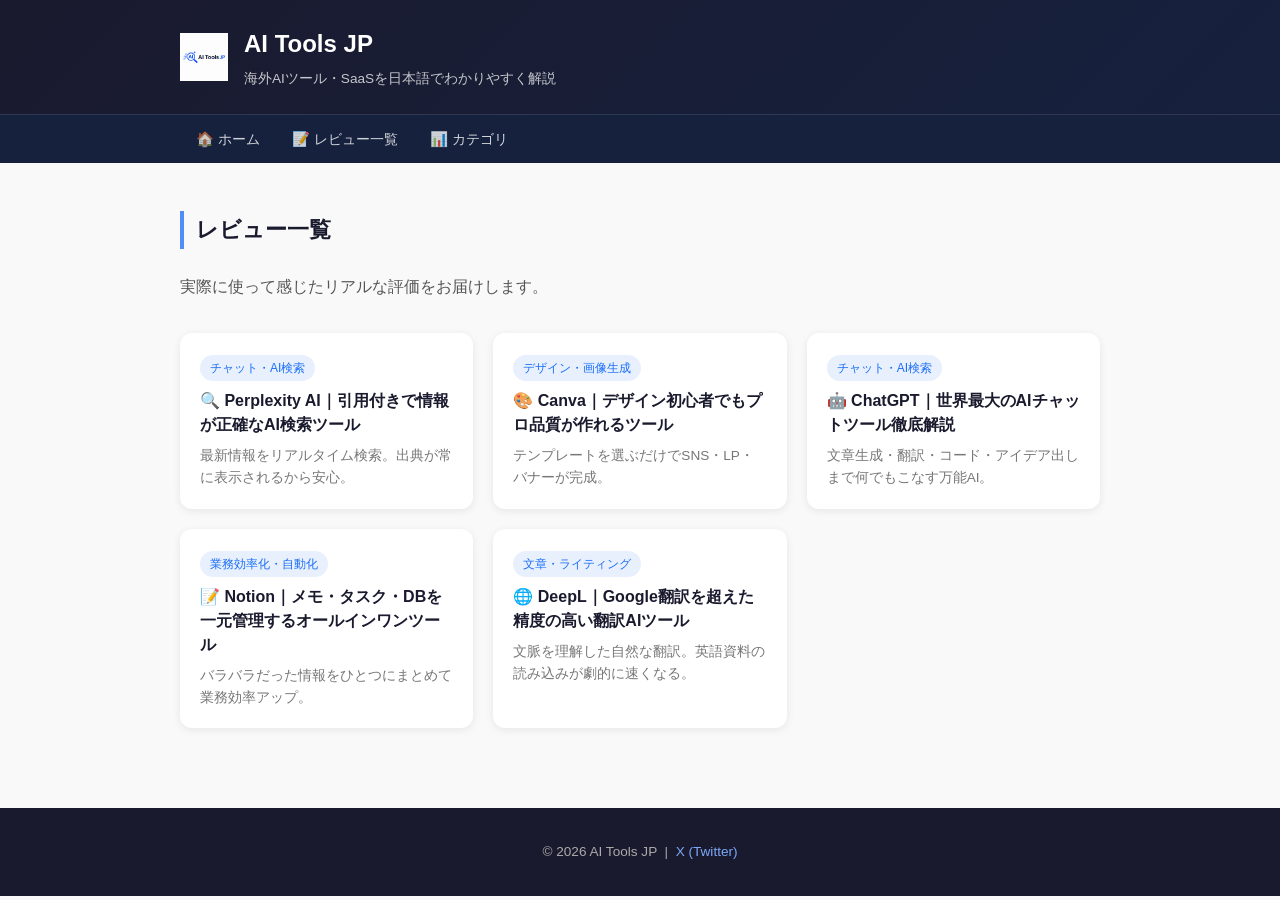
==== reviews/index.html @ 54387a8f "レビュー記事4本追加：Canva・ChatGPT・Notion・DeepL＋一覧ページ" ====
<!DOCTYPE html>
<html lang="ja">
<head>
  <meta charset="UTF-8">
  <meta name="viewport" content="width=device-width, initial-scale=1.0">
  <meta name="description" content="海外AIツール・SaaSの日本語レビュー一覧。Perplexity・Canva・ChatGPT・Notion・DeepLなどを実際に使った正直レビュー。">
  <title>レビュー一覧 | AI Tools JP</title>
  <link rel="stylesheet" href="../assets/css/common.css">
</head>
<body>
  <header>
    <div class="container">
      <div class="header-inner">
        <img src="../assets/images/logo.png" alt="AI Tools JP" class="site-logo">
        <div>
          <a href="/ai-tools-jp/" class="site-title">AI Tools JP</a>
          <p class="tagline">海外AIツール・SaaSを日本語でわかりやすく解説</p>
        </div>
      </div>
    </div>
  </header>
  <nav class="global-nav">
    <ul>
      <li><a href="/ai-tools-jp/">🏠 ホーム</a></li>
      <li><a href="/ai-tools-jp/reviews/">📝 レビュー一覧</a></li>
      <li><a href="/ai-tools-jp/#categories">📊 カテゴリ</a></li>
    </ul>
  </nav>
  <main class="container">
    <h1 class="section-title">レビュー一覧</h1>
    <p style="margin-bottom:32px; color:#555;">実際に使って感じたリアルな評価をお届けします。</p>
    <div class="card-grid">
      <a href="/ai-tools-jp/reviews/perplexity.html" class="article-card">
        <div class="article-card-body">
          <span class="tag">チャット・AI検索</span>
          <h3>🔍 Perplexity AI｜引用付きで情報が正確なAI検索ツール</h3>
          <p>最新情報をリアルタイム検索。出典が常に表示されるから安心。</p>
        </div>
      </a>
      <a href="/ai-tools-jp/reviews/canva.html" class="article-card">
        <div class="article-card-body">
          <span class="tag">デザイン・画像生成</span>
          <h3>🎨 Canva｜デザイン初心者でもプロ品質が作れるツール</h3>
          <p>テンプレートを選ぶだけでSNS・LP・バナーが完成。</p>
        </div>
      </a>
      <a href="/ai-tools-jp/reviews/chatgpt.html" class="article-card">
        <div class="article-card-body">
          <span class="tag">チャット・AI検索</span>
          <h3>🤖 ChatGPT｜世界最大のAIチャットツール徹底解説</h3>
          <p>文章生成・翻訳・コード・アイデア出しまで何でもこなす万能AI。</p>
        </div>
      </a>
      <a href="/ai-tools-jp/reviews/notion.html" class="article-card">
        <div class="article-card-body">
          <span class="tag">業務効率化・自動化</span>
          <h3>📝 Notion｜メモ・タスク・DBを一元管理するオールインワンツール</h3>
          <p>バラバラだった情報をひとつにまとめて業務効率アップ。</p>
        </div>
      </a>
      <a href="/ai-tools-jp/reviews/deepl.html" class="article-card">
        <div class="article-card-body">
          <span class="tag">文章・ライティング</span>
          <h3>🌐 DeepL｜Google翻訳を超えた精度の高い翻訳AIツール</h3>
          <p>文脈を理解した自然な翻訳。英語資料の読み込みが劇的に速くなる。</p>
        </div>
      </a>
    </div>
  </main>
  <footer>
    <div class="container">
      <p>&copy; 2026 AI Tools JP &nbsp;|&nbsp; <a href="https://x.com/aitoolsjp" target="_blank">X (Twitter)</a></p>
    </div>
  </footer>
</body>
</html>
---- assets/css/common.css ----
/* ====================
   AI Tools JP - Common Styles
   ==================== */

* {
  margin: 0;
  padding: 0;
  box-sizing: border-box;
}

body {
  font-family: 'Helvetica Neue', Arial, 'Hiragino Kaku Gothic ProN', sans-serif;
  color: #333;
  background: #f9f9f9;
  line-height: 1.7;
}

.container {
  max-width: 960px;
  margin: 0 auto;
  padding: 0 20px;
}

/* Header */
header {
  background: linear-gradient(135deg, #1a1a2e, #16213e);
  color: white;
  padding: 24px 0;
}

.header-inner {
  display: flex;
  align-items: center;
  gap: 16px;
}

.site-logo {
  height: 48px;
  width: auto;
}

.site-title {
  font-size: 1.5rem;
  font-weight: bold;
  color: white;
  text-decoration: none;
}

.tagline {
  font-size: 0.85rem;
  opacity: 0.75;
  margin-top: 2px;
}

/* Navigation */
nav.global-nav {
  background: #16213e;
  border-top: 1px solid rgba(255,255,255,0.1);
}

nav.global-nav ul {
  display: flex;
  list-style: none;
  gap: 0;
  max-width: 960px;
  margin: 0 auto;
  padding: 0 20px;
}

nav.global-nav ul li a {
  display: block;
  color: rgba(255,255,255,0.8);
  text-decoration: none;
  padding: 12px 16px;
  font-size: 0.9rem;
  transition: color 0.2s, background 0.2s;
}

nav.global-nav ul li a:hover {
  color: white;
  background: rgba(255,255,255,0.08);
}

/* Footer */
footer {
  background: #1a1a2e;
  color: #aaa;
  text-align: center;
  padding: 32px 0;
  margin-top: 80px;
  font-size: 0.85rem;
}

footer a {
  color: #7aa8f7;
  text-decoration: none;
}

/* Buttons */
.btn-primary {
  display: inline-block;
  background: linear-gradient(135deg, #4f8ef7, #1a6ef7);
  color: white;
  font-weight: bold;
  padding: 14px 32px;
  border-radius: 30px;
  text-decoration: none;
  font-size: 1rem;
  transition: transform 0.2s, box-shadow 0.2s;
}

.btn-primary:hover {
  transform: translateY(-2px);
  box-shadow: 0 6px 20px rgba(79,142,247,0.4);
}

/* Tags */
.tag {
  display: inline-block;
  background: #e8f0fe;
  color: #1a6ef7;
  font-size: 0.75rem;
  padding: 3px 10px;
  border-radius: 20px;
  margin-bottom: 8px;
}

/* Cards */
.card-grid {
  display: grid;
  grid-template-columns: repeat(auto-fit, minmax(220px, 1fr));
  gap: 20px;
}

.article-card {
  background: white;
  border-radius: 12px;
  overflow: hidden;
  box-shadow: 0 2px 8px rgba(0,0,0,0.08);
  transition: transform 0.2s, box-shadow 0.2s;
  text-decoration: none;
  color: inherit;
  display: block;
}

.article-card:hover {
  transform: translateY(-4px);
  box-shadow: 0 8px 24px rgba(0,0,0,0.12);
}

.article-card img {
  width: 100%;
  height: 200px;
  object-fit: cover;
}

.article-card-body {
  padding: 20px;
}

.article-card-body h3 {
  font-size: 1rem;
  margin-bottom: 8px;
  color: #1a1a2e;
  line-height: 1.5;
}

.article-card-body p {
  font-size: 0.85rem;
  color: #777;
  line-height: 1.6;
}

/* Section headers */
.section-title {
  font-size: 1.4rem;
  color: #1a1a2e;
  border-left: 4px solid #4f8ef7;
  padding-left: 12px;
  margin: 48px 0 24px;
}

/* Responsive */
@media (max-width: 600px) {
  .card-grid {
    grid-template-columns: 1fr;
  }
  header h1 {
    font-size: 1.3rem;
  }
}
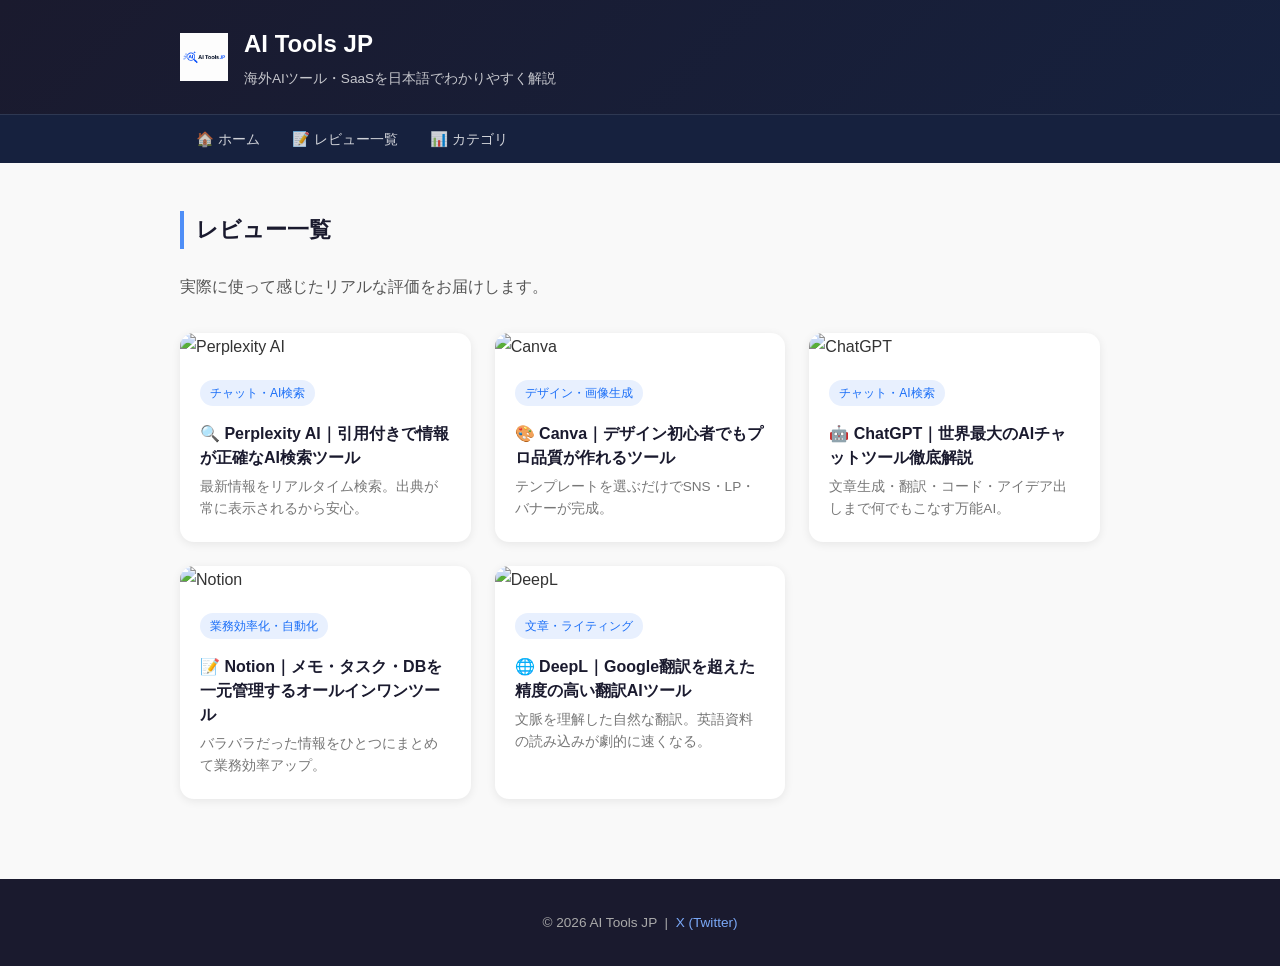
==== commit b73fa65b: "レビュー一覧ページのタイルに画像を組み込み" ====
--- a/reviews/index.html
+++ b/reviews/index.html
@@ -6,6 +6,48 @@
   <meta name="description" content="海外AIツール・SaaSの日本語レビュー一覧。Perplexity・Canva・ChatGPT・Notion・DeepLなどを実際に使った正直レビュー。">
   <title>レビュー一覧 | AI Tools JP</title>
   <link rel="stylesheet" href="../assets/css/common.css">
+  <style>
+    .review-grid {
+      display: grid;
+      grid-template-columns: repeat(auto-fit, minmax(280px, 1fr));
+      gap: 24px;
+      margin-top: 8px;
+    }
+    .review-card {
+      background: white;
+      border-radius: 14px;
+      overflow: hidden;
+      box-shadow: 0 2px 10px rgba(0,0,0,0.08);
+      transition: transform 0.2s, box-shadow 0.2s;
+      text-decoration: none;
+      color: inherit;
+      display: block;
+    }
+    .review-card:hover {
+      transform: translateY(-5px);
+      box-shadow: 0 10px 28px rgba(0,0,0,0.13);
+    }
+    .review-card img {
+      width: 100%;
+      height: 180px;
+      object-fit: cover;
+    }
+    .review-card-body {
+      padding: 18px 20px 22px;
+    }
+    .review-card-body h3 {
+      font-size: 1rem;
+      color: #1a1a2e;
+      margin: 8px 0 6px;
+      line-height: 1.5;
+    }
+    .review-card-body p {
+      font-size: 0.85rem;
+      color: #777;
+      line-height: 1.6;
+      margin: 0;
+    }
+  </style>
 </head>
 <body>
   <header>
@@ -29,42 +71,53 @@
   <main class="container">
     <h1 class="section-title">レビュー一覧</h1>
     <p style="margin-bottom:32px; color:#555;">実際に使って感じたリアルな評価をお届けします。</p>
-    <div class="card-grid">
-      <a href="/ai-tools-jp/reviews/perplexity.html" class="article-card">
-        <div class="article-card-body">
+    <div class="review-grid">
+
+      <a href="/ai-tools-jp/reviews/perplexity.html" class="review-card">
+        <img src="/ai-tools-jp/assets/images/perplexity.jpg" alt="Perplexity AI">
+        <div class="review-card-body">
           <span class="tag">チャット・AI検索</span>
           <h3>🔍 Perplexity AI｜引用付きで情報が正確なAI検索ツール</h3>
           <p>最新情報をリアルタイム検索。出典が常に表示されるから安心。</p>
         </div>
       </a>
-      <a href="/ai-tools-jp/reviews/canva.html" class="article-card">
-        <div class="article-card-body">
+
+      <a href="/ai-tools-jp/reviews/canva.html" class="review-card">
+        <img src="/ai-tools-jp/assets/images/reviews/canva.jpg" alt="Canva">
+        <div class="review-card-body">
           <span class="tag">デザイン・画像生成</span>
           <h3>🎨 Canva｜デザイン初心者でもプロ品質が作れるツール</h3>
           <p>テンプレートを選ぶだけでSNS・LP・バナーが完成。</p>
         </div>
       </a>
-      <a href="/ai-tools-jp/reviews/chatgpt.html" class="article-card">
-        <div class="article-card-body">
+
+      <a href="/ai-tools-jp/reviews/chatgpt.html" class="review-card">
+        <img src="/ai-tools-jp/assets/images/reviews/chatgpt.jpg" alt="ChatGPT">
+        <div class="review-card-body">
           <span class="tag">チャット・AI検索</span>
           <h3>🤖 ChatGPT｜世界最大のAIチャットツール徹底解説</h3>
           <p>文章生成・翻訳・コード・アイデア出しまで何でもこなす万能AI。</p>
         </div>
       </a>
-      <a href="/ai-tools-jp/reviews/notion.html" class="article-card">
-        <div class="article-card-body">
+
+      <a href="/ai-tools-jp/reviews/notion.html" class="review-card">
+        <img src="/ai-tools-jp/assets/images/reviews/notion.jpg" alt="Notion">
+        <div class="review-card-body">
           <span class="tag">業務効率化・自動化</span>
           <h3>📝 Notion｜メモ・タスク・DBを一元管理するオールインワンツール</h3>
           <p>バラバラだった情報をひとつにまとめて業務効率アップ。</p>
         </div>
       </a>
-      <a href="/ai-tools-jp/reviews/deepl.html" class="article-card">
-        <div class="article-card-body">
+
+      <a href="/ai-tools-jp/reviews/deepl.html" class="review-card">
+        <img src="/ai-tools-jp/assets/images/reviews/deepl.jpg" alt="DeepL">
+        <div class="review-card-body">
           <span class="tag">文章・ライティング</span>
           <h3>🌐 DeepL｜Google翻訳を超えた精度の高い翻訳AIツール</h3>
           <p>文脈を理解した自然な翻訳。英語資料の読み込みが劇的に速くなる。</p>
         </div>
       </a>
+
     </div>
   </main>
   <footer>
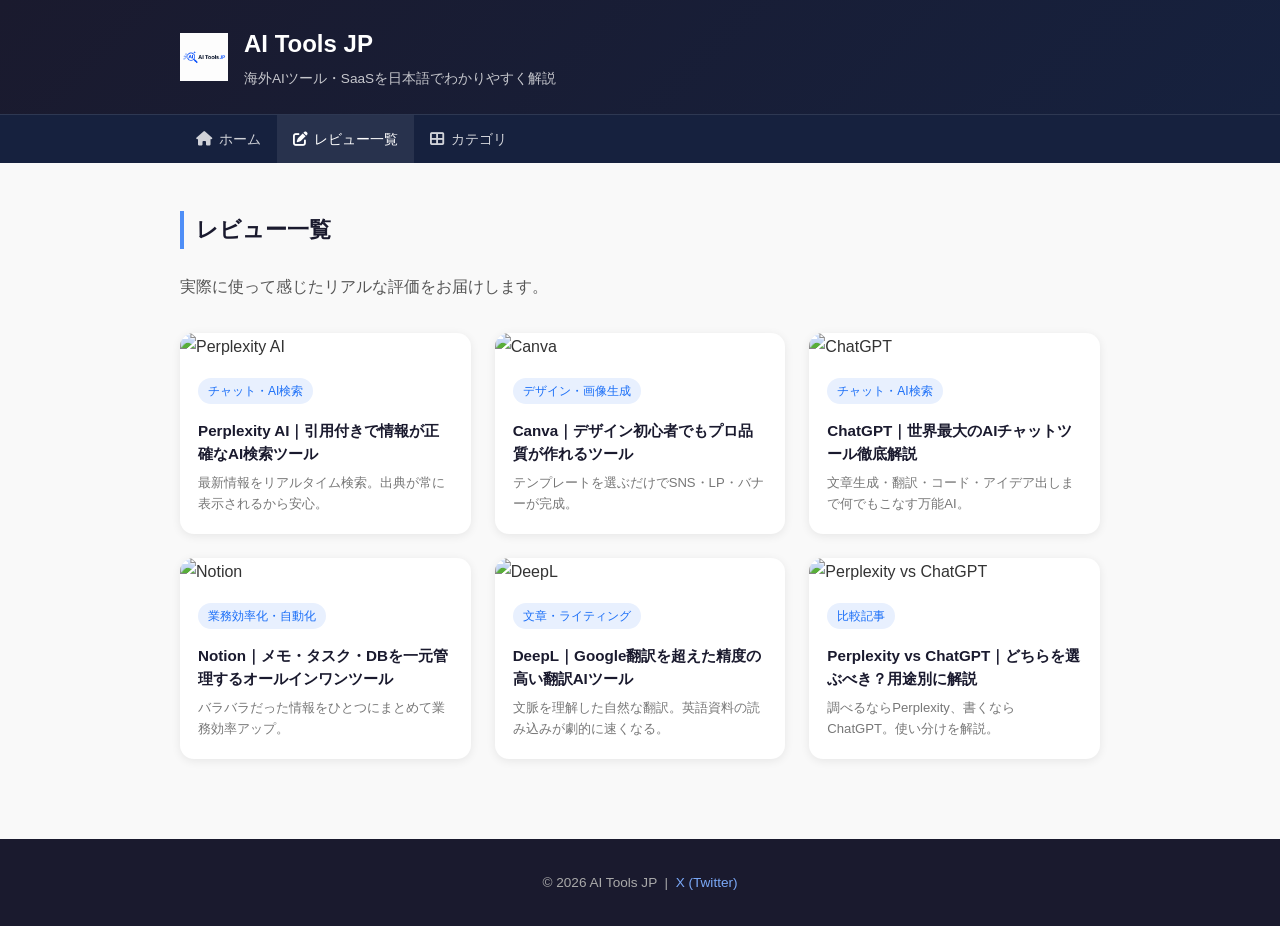
==== commit 60fbe314: "リファクタリング：common.js導入・全ページ共通化・Analytics設置" ====
--- a/reviews/index.html
+++ b/reviews/index.html
@@ -6,124 +6,41 @@
   <meta name="description" content="海外AIツール・SaaSの日本語レビュー一覧。Perplexity・Canva・ChatGPT・Notion・DeepLなどを実際に使った正直レビュー。">
   <title>レビュー一覧 | AI Tools JP</title>
   <link rel="stylesheet" href="../assets/css/common.css">
-  <style>
-    .review-grid {
-      display: grid;
-      grid-template-columns: repeat(auto-fit, minmax(280px, 1fr));
-      gap: 24px;
-      margin-top: 8px;
-    }
-    .review-card {
-      background: white;
-      border-radius: 14px;
-      overflow: hidden;
-      box-shadow: 0 2px 10px rgba(0,0,0,0.08);
-      transition: transform 0.2s, box-shadow 0.2s;
-      text-decoration: none;
-      color: inherit;
-      display: block;
-    }
-    .review-card:hover {
-      transform: translateY(-5px);
-      box-shadow: 0 10px 28px rgba(0,0,0,0.13);
-    }
-    .review-card img {
-      width: 100%;
-      height: 180px;
-      object-fit: cover;
-    }
-    .review-card-body {
-      padding: 18px 20px 22px;
-    }
-    .review-card-body h3 {
-      font-size: 1rem;
-      color: #1a1a2e;
-      margin: 8px 0 6px;
-      line-height: 1.5;
-    }
-    .review-card-body p {
-      font-size: 0.85rem;
-      color: #777;
-      line-height: 1.6;
-      margin: 0;
-    }
-  </style>
+  <script src="../assets/js/common.js"></script>
 </head>
 <body>
-  <header>
-    <div class="container">
-      <div class="header-inner">
-        <img src="../assets/images/logo.png" alt="AI Tools JP" class="site-logo">
-        <div>
-          <a href="/ai-tools-jp/" class="site-title">AI Tools JP</a>
-          <p class="tagline">海外AIツール・SaaSを日本語でわかりやすく解説</p>
-        </div>
-      </div>
-    </div>
-  </header>
-  <nav class="global-nav">
-    <ul>
-      <li><a href="/ai-tools-jp/">🏠 ホーム</a></li>
-      <li><a href="/ai-tools-jp/reviews/">📝 レビュー一覧</a></li>
-      <li><a href="/ai-tools-jp/#categories">📊 カテゴリ</a></li>
-    </ul>
-  </nav>
+  <header id="site-header"></header>
+  <nav id="site-nav" class="global-nav"></nav>
   <main class="container">
     <h1 class="section-title">レビュー一覧</h1>
-    <p style="margin-bottom:32px; color:#555;">実際に使って感じたリアルな評価をお届けします。</p>
+    <p style="margin-bottom:32px;color:#555;">実際に使って感じたリアルな評価をお届けします。</p>
     <div class="review-grid">
-
       <a href="/ai-tools-jp/reviews/perplexity.html" class="review-card">
         <img src="/ai-tools-jp/assets/images/perplexity.jpg" alt="Perplexity AI">
-        <div class="review-card-body">
-          <span class="tag">チャット・AI検索</span>
-          <h3>🔍 Perplexity AI｜引用付きで情報が正確なAI検索ツール</h3>
-          <p>最新情報をリアルタイム検索。出典が常に表示されるから安心。</p>
-        </div>
+        <div class="review-card-body"><span class="tag">チャット・AI検索</span><h3>Perplexity AI｜引用付きで情報が正確なAI検索ツール</h3><p>最新情報をリアルタイム検索。出典が常に表示されるから安心。</p></div>
       </a>
-
       <a href="/ai-tools-jp/reviews/canva.html" class="review-card">
         <img src="/ai-tools-jp/assets/images/reviews/canva.jpg" alt="Canva">
-        <div class="review-card-body">
-          <span class="tag">デザイン・画像生成</span>
-          <h3>🎨 Canva｜デザイン初心者でもプロ品質が作れるツール</h3>
-          <p>テンプレートを選ぶだけでSNS・LP・バナーが完成。</p>
-        </div>
+        <div class="review-card-body"><span class="tag">デザイン・画像生成</span><h3>Canva｜デザイン初心者でもプロ品質が作れるツール</h3><p>テンプレートを選ぶだけでSNS・LP・バナーが完成。</p></div>
       </a>
-
       <a href="/ai-tools-jp/reviews/chatgpt.html" class="review-card">
         <img src="/ai-tools-jp/assets/images/reviews/chatgpt.jpg" alt="ChatGPT">
-        <div class="review-card-body">
-          <span class="tag">チャット・AI検索</span>
-          <h3>🤖 ChatGPT｜世界最大のAIチャットツール徹底解説</h3>
-          <p>文章生成・翻訳・コード・アイデア出しまで何でもこなす万能AI。</p>
-        </div>
+        <div class="review-card-body"><span class="tag">チャット・AI検索</span><h3>ChatGPT｜世界最大のAIチャットツール徹底解説</h3><p>文章生成・翻訳・コード・アイデア出しまで何でもこなす万能AI。</p></div>
       </a>
-
       <a href="/ai-tools-jp/reviews/notion.html" class="review-card">
         <img src="/ai-tools-jp/assets/images/reviews/notion.jpg" alt="Notion">
-        <div class="review-card-body">
-          <span class="tag">業務効率化・自動化</span>
-          <h3>📝 Notion｜メモ・タスク・DBを一元管理するオールインワンツール</h3>
-          <p>バラバラだった情報をひとつにまとめて業務効率アップ。</p>
-        </div>
+        <div class="review-card-body"><span class="tag">業務効率化・自動化</span><h3>Notion｜メモ・タスク・DBを一元管理するオールインワンツール</h3><p>バラバラだった情報をひとつにまとめて業務効率アップ。</p></div>
       </a>
-
       <a href="/ai-tools-jp/reviews/deepl.html" class="review-card">
         <img src="/ai-tools-jp/assets/images/reviews/deepl.jpg" alt="DeepL">
-        <div class="review-card-body">
-          <span class="tag">文章・ライティング</span>
-          <h3>🌐 DeepL｜Google翻訳を超えた精度の高い翻訳AIツール</h3>
-          <p>文脈を理解した自然な翻訳。英語資料の読み込みが劇的に速くなる。</p>
-        </div>
+        <div class="review-card-body"><span class="tag">文章・ライティング</span><h3>DeepL｜Google翻訳を超えた精度の高い翻訳AIツール</h3><p>文脈を理解した自然な翻訳。英語資料の読み込みが劇的に速くなる。</p></div>
       </a>
-
+      <a href="/ai-tools-jp/reviews/perplexity-vs-chatgpt.html" class="review-card">
+        <img src="/ai-tools-jp/assets/images/perplexity.jpg" alt="Perplexity vs ChatGPT">
+        <div class="review-card-body"><span class="tag">比較記事</span><h3>Perplexity vs ChatGPT｜どちらを選ぶべき？用途別に解説</h3><p>調べるならPerplexity、書くならChatGPT。使い分けを解説。</p></div>
+      </a>
     </div>
   </main>
-  <footer>
-    <div class="container">
-      <p>&copy; 2026 AI Tools JP &nbsp;|&nbsp; <a href="https://x.com/aitoolsjp" target="_blank">X (Twitter)</a></p>
-    </div>
-  </footer>
+  <footer id="site-footer"></footer>
 </body>
-</html>+</html>
--- a/assets/css/common.css
+++ b/assets/css/common.css
@@ -2,11 +2,7 @@
    AI Tools JP - Common Styles
    ==================== */
 
-* {
-  margin: 0;
-  padding: 0;
-  box-sizing: border-box;
-}
+* { margin:0; padding:0; box-sizing:border-box; }
 
 body {
   font-family: 'Helvetica Neue', Arial, 'Hiragino Kaku Gothic ProN', sans-serif;
@@ -15,74 +11,39 @@
   line-height: 1.7;
 }
 
-.container {
-  max-width: 960px;
-  margin: 0 auto;
-  padding: 0 20px;
-}
+.container { max-width: 960px; margin: 0 auto; padding: 0 20px; }
 
-/* Header */
-header {
+/* ---- Header ---- */
+#site-header {
   background: linear-gradient(135deg, #1a1a2e, #16213e);
   color: white;
   padding: 24px 0;
 }
+.header-inner { display: flex; align-items: center; gap: 16px; }
+.site-logo { height: 48px; width: auto; }
+.site-title { font-size: 1.5rem; font-weight: bold; color: white; text-decoration: none; }
+.tagline { font-size: 0.85rem; opacity: 0.75; margin-top: 2px; }
 
-.header-inner {
-  display: flex;
-  align-items: center;
-  gap: 16px;
-}
-
-.site-logo {
-  height: 48px;
-  width: auto;
-}
-
-.site-title {
-  font-size: 1.5rem;
-  font-weight: bold;
-  color: white;
-  text-decoration: none;
-}
-
-.tagline {
-  font-size: 0.85rem;
-  opacity: 0.75;
-  margin-top: 2px;
-}
-
-/* Navigation */
-nav.global-nav {
+/* ---- Nav ---- */
+#site-nav {
   background: #16213e;
   border-top: 1px solid rgba(255,255,255,0.1);
 }
-
-nav.global-nav ul {
-  display: flex;
-  list-style: none;
-  gap: 0;
-  max-width: 960px;
-  margin: 0 auto;
-  padding: 0 20px;
-}
-
-nav.global-nav ul li a {
-  display: block;
+#site-nav ul { display: flex; list-style: none; max-width: 960px; margin: 0 auto; padding: 0 20px; }
+#site-nav ul li a {
+  display: flex; align-items: center; gap: 7px;
   color: rgba(255,255,255,0.8);
   text-decoration: none;
   padding: 12px 16px;
   font-size: 0.9rem;
   transition: color 0.2s, background 0.2s;
 }
+#site-nav ul li a i { font-size: 0.9rem; }
+#site-nav ul li a:hover,
+#site-nav ul li a.active { color: white; background: rgba(255,255,255,0.08); }
 
-nav.global-nav ul li a:hover {
-  color: white;
-  background: rgba(255,255,255,0.08);
-}
-
-/* Footer */
-footer {
+/* ---- Footer ---- */
+#site-footer {
   background: #1a1a2e;
   color: #aaa;
   text-align: center;
@@ -90,13 +51,9 @@
   margin-top: 80px;
   font-size: 0.85rem;
 }
+#site-footer a { color: #7aa8f7; text-decoration: none; }
 
-footer a {
-  color: #7aa8f7;
-  text-decoration: none;
-}
-
-/* Buttons */
+/* ---- Buttons ---- */
 .btn-primary {
   display: inline-block;
   background: linear-gradient(135deg, #4f8ef7, #1a6ef7);
@@ -108,13 +65,9 @@
   font-size: 1rem;
   transition: transform 0.2s, box-shadow 0.2s;
 }
+.btn-primary:hover { transform: translateY(-2px); box-shadow: 0 6px 20px rgba(79,142,247,0.4); }
 
-.btn-primary:hover {
-  transform: translateY(-2px);
-  box-shadow: 0 6px 20px rgba(79,142,247,0.4);
-}
-
-/* Tags */
+/* ---- Tags ---- */
 .tag {
   display: inline-block;
   background: #e8f0fe;
@@ -125,67 +78,89 @@
   margin-bottom: 8px;
 }
 
-/* Cards */
-.card-grid {
-  display: grid;
-  grid-template-columns: repeat(auto-fit, minmax(220px, 1fr));
-  gap: 20px;
-}
-
+/* ---- Cards ---- */
+.card-grid { display: grid; grid-template-columns: repeat(auto-fit, minmax(220px,1fr)); gap: 20px; }
 .article-card {
-  background: white;
-  border-radius: 12px;
-  overflow: hidden;
+  background: white; border-radius: 12px; overflow: hidden;
   box-shadow: 0 2px 8px rgba(0,0,0,0.08);
   transition: transform 0.2s, box-shadow 0.2s;
-  text-decoration: none;
-  color: inherit;
-  display: block;
+  text-decoration: none; color: inherit; display: block;
 }
+.article-card:hover { transform: translateY(-4px); box-shadow: 0 8px 24px rgba(0,0,0,0.12); }
+.article-card img { width: 100%; height: 200px; object-fit: cover; }
+.article-card-body { padding: 20px; }
+.article-card-body h3 { font-size: 1rem; margin-bottom: 8px; color: #1a1a2e; line-height: 1.5; }
+.article-card-body p { font-size: 0.85rem; color: #777; line-height: 1.6; }
 
-.article-card:hover {
-  transform: translateY(-4px);
-  box-shadow: 0 8px 24px rgba(0,0,0,0.12);
+/* ---- Review Cards ---- */
+.review-grid { display: grid; grid-template-columns: repeat(auto-fit, minmax(260px,1fr)); gap: 24px; }
+.review-card {
+  background: white; border-radius: 14px; overflow: hidden;
+  box-shadow: 0 2px 10px rgba(0,0,0,0.08);
+  transition: transform 0.2s, box-shadow 0.2s;
+  text-decoration: none; color: inherit; display: block;
 }
+.review-card:hover { transform: translateY(-5px); box-shadow: 0 10px 28px rgba(0,0,0,0.13); }
+.review-card img { width: 100%; height: 170px; object-fit: cover; }
+.review-card-body { padding: 16px 18px 20px; }
+.review-card-body h3 { font-size: 0.95rem; color: #1a1a2e; margin: 8px 0 6px; line-height: 1.5; }
+.review-card-body p { font-size: 0.82rem; color: #777; line-height: 1.6; margin: 0; }
 
-.article-card img {
-  width: 100%;
-  height: 200px;
-  object-fit: cover;
+/* ---- Category Cards ---- */
+.category-grid { display: grid; grid-template-columns: repeat(auto-fit, minmax(160px,1fr)); gap: 16px; }
+.category-card {
+  background: white; border-radius: 12px; padding: 28px 16px 22px;
+  text-align: center; font-size: 0.95rem; font-weight: bold;
+  color: #1a1a2e; text-decoration: none;
+  box-shadow: 0 2px 8px rgba(0,0,0,0.08);
+  transition: transform 0.2s, box-shadow 0.2s; display: block;
 }
+.category-card i { display: block; font-size: 2rem; margin-bottom: 12px; color: #4f8ef7; }
+.category-card:hover { transform: translateY(-4px); box-shadow: 0 8px 20px rgba(0,0,0,0.12); color: #4f8ef7; }
+.category-card.coming-soon { opacity: 0.45; cursor: default; pointer-events: none; }
+.category-card .coming-label { display: block; font-size: 0.72rem; color: #aaa; font-weight: normal; margin-top: 4px; }
 
-.article-card-body {
-  padding: 20px;
+/* ---- Article ---- */
+.article { max-width: 800px; margin: 0 auto; padding: 0 20px 80px; }
+.article h2 { font-size: 1.3rem; color: #1a1a2e; border-left: 4px solid #4f8ef7; padding-left: 12px; margin: 40px 0 16px; }
+.article p { margin-bottom: 16px; line-height: 1.85; }
+
+/* ---- Rating Bar ---- */
+.rating-box { background: white; border-radius: 12px; padding: 20px 24px; box-shadow: 0 2px 10px rgba(0,0,0,0.07); margin: 20px 0 32px; }
+.rating-box .overall { font-size: 1rem; font-weight: bold; color: #1a1a2e; margin-bottom: 14px; }
+.rating-row { display: flex; align-items: center; gap: 12px; margin-bottom: 10px; font-size: 0.88rem; color: #555; }
+.rating-row .label { width: 110px; flex-shrink: 0; }
+.rating-bar-bg { flex: 1; background: #eee; border-radius: 99px; height: 8px; }
+.rating-bar { height: 8px; border-radius: 99px; }
+.rating-score { width: 32px; text-align: right; font-weight: bold; }
+
+/* ---- Table ---- */
+.table-wrap { overflow-x: auto; margin: 20px 0 32px; }
+table { width: 100%; border-collapse: collapse; font-size: 0.95rem; }
+th { background: #1a1a2e; color: white; padding: 12px 16px; text-align: left; }
+td { padding: 12px 16px; border-bottom: 1px solid #eee; }
+tr:hover td { background: #f5f8ff; }
+
+/* ---- Voice / Quote ---- */
+.voice { background: #f0f5ff; border-left: 4px solid #4f8ef7; padding: 20px 24px; border-radius: 0 8px 8px 0; margin: 24px 0; font-style: italic; color: #444; }
+
+/* ---- Badge ---- */
+.badge { display: inline-block; background: #e8f0fe; color: #1a6ef7; font-size: 0.82rem; padding: 5px 12px; border-radius: 20px; margin: 4px; text-decoration: none; }
+
+/* ---- CTA ---- */
+.cta-box { color: white; text-align: center; padding: 48px 24px; border-radius: 16px; margin: 48px 0; }
+.cta-box h2 { color: white; border: none; padding: 0; font-size: 1.4rem; margin-bottom: 12px; }
+.cta-box p { margin-bottom: 24px; opacity: 0.9; }
+
+/* ---- Breadcrumb ---- */
+nav.breadcrumb { font-size: 0.85rem; color: #888; padding: 16px 0; }
+nav.breadcrumb a { color: #4f8ef7; text-decoration: none; }
+
+/* ---- Section Title ---- */
+.section-title { font-size: 1.4rem; color: #1a1a2e; border-left: 4px solid #4f8ef7; padding-left: 12px; margin: 48px 0 24px; }
+
+/* ---- Responsive ---- */
+@media (max-width: 600px) {
+  .card-grid, .review-grid, .category-grid { grid-template-columns: 1fr; }
+  header h1 { font-size: 1.3rem; }
 }
-
-.article-card-body h3 {
-  font-size: 1rem;
-  margin-bottom: 8px;
-  color: #1a1a2e;
-  line-height: 1.5;
-}
-
-.article-card-body p {
-  font-size: 0.85rem;
-  color: #777;
-  line-height: 1.6;
-}
-
-/* Section headers */
-.section-title {
-  font-size: 1.4rem;
-  color: #1a1a2e;
-  border-left: 4px solid #4f8ef7;
-  padding-left: 12px;
-  margin: 48px 0 24px;
-}
-
-/* Responsive */
-@media (max-width: 600px) {
-  .card-grid {
-    grid-template-columns: 1fr;
-  }
-  header h1 {
-    font-size: 1.3rem;
-  }
-}
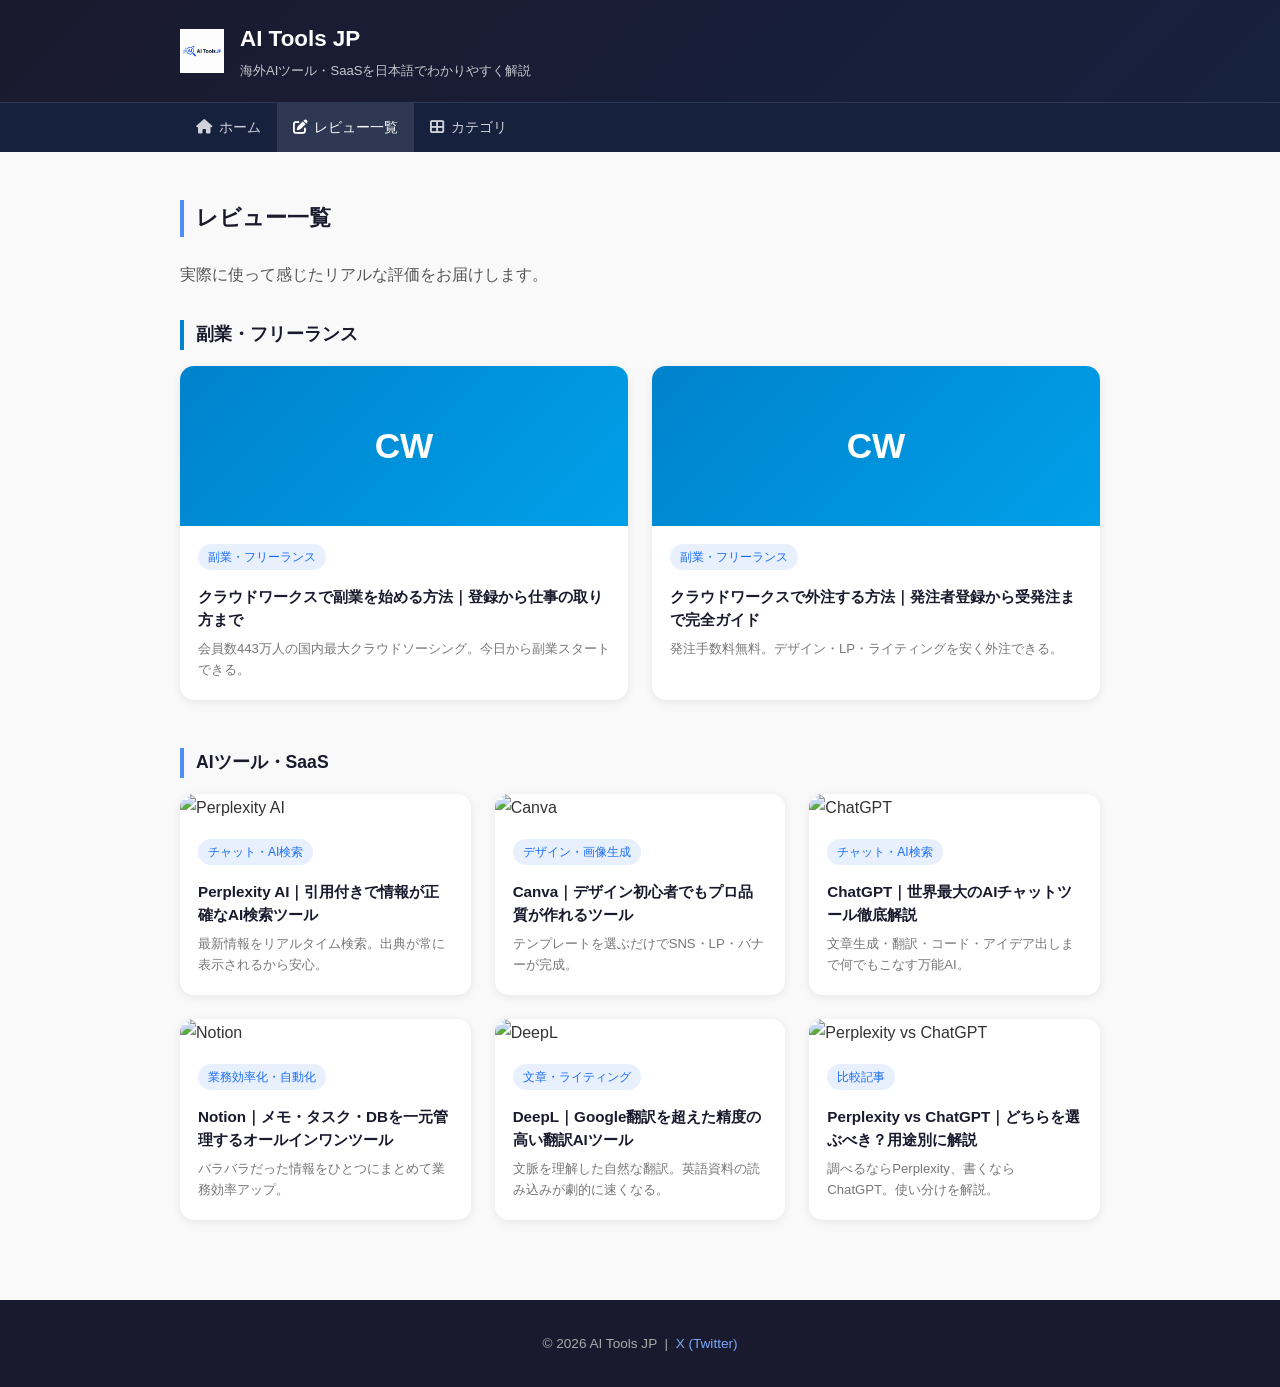
==== commit 0a1bfc7c: "Aコンセプト拡張: サイト名・キャッチ・カテゴリ・レビュー一覧をクラウドワークス対応に更新" ====
--- a/reviews/index.html
+++ b/reviews/index.html
@@ -3,7 +3,7 @@
 <head>
   <meta charset="UTF-8">
   <meta name="viewport" content="width=device-width, initial-scale=1.0">
-  <meta name="description" content="海外AIツール・SaaSの日本語レビュー一覧。Perplexity・Canva・ChatGPT・Notion・DeepLなどを実際に使った正直レビュー。">
+  <meta name="description" content="仕事・副業に使えるAIツール・Webサービスの日本語レビュー一覧。Perplexity・Canva・ChatGPT・クラウドワークスなどを実際に使った正直レビュー。">
   <title>レビュー一覧 | AI Tools JP</title>
   <link rel="stylesheet" href="../assets/css/common.css">
   <script src="../assets/js/common.js"></script>
@@ -14,6 +14,20 @@
   <main class="container">
     <h1 class="section-title">レビュー一覧</h1>
     <p style="margin-bottom:32px;color:#555;">実際に使って感じたリアルな評価をお届けします。</p>
+
+    <h2 style="font-size:1.1rem;color:#1a1a2e;margin:0 0 16px;padding-left:12px;border-left:4px solid #0082cc;">副業・フリーランス</h2>
+    <div class="review-grid" style="margin-bottom:48px;">
+      <a href="/ai-tools-jp/reviews/crowdworks-worker.html" class="review-card">
+        <div style="background:linear-gradient(135deg,#0082cc,#00a0e9);height:160px;border-radius:8px 8px 0 0;display:flex;align-items:center;justify-content:center;"><span style="color:white;font-size:2.2rem;font-weight:bold;">CW</span></div>
+        <div class="review-card-body"><span class="tag">副業・フリーランス</span><h3>クラウドワークスで副業を始める方法｜登録から仕事の取り方まで</h3><p>会員数443万人の国内最大クラウドソーシング。今日から副業スタートできる。</p></div>
+      </a>
+      <a href="/ai-tools-jp/reviews/crowdworks-client.html" class="review-card">
+        <div style="background:linear-gradient(135deg,#0082cc,#00a0e9);height:160px;border-radius:8px 8px 0 0;display:flex;align-items:center;justify-content:center;"><span style="color:white;font-size:2.2rem;font-weight:bold;">CW</span></div>
+        <div class="review-card-body"><span class="tag">副業・フリーランス</span><h3>クラウドワークスで外注する方法｜発注者登録から受発注まで完全ガイド</h3><p>発注手数料無料。デザイン・LP・ライティングを安く外注できる。</p></div>
+      </a>
+    </div>
+
+    <h2 style="font-size:1.1rem;color:#1a1a2e;margin:0 0 16px;padding-left:12px;border-left:4px solid #4f8ef7;">AIツール・SaaS</h2>
     <div class="review-grid">
       <a href="/ai-tools-jp/reviews/perplexity.html" class="review-card">
         <img src="/ai-tools-jp/assets/images/perplexity.jpg" alt="Perplexity AI">
--- a/assets/css/common.css
+++ b/assets/css/common.css
@@ -2,165 +2,243 @@
    AI Tools JP - Common Styles
    ==================== */
 
-* { margin:0; padding:0; box-sizing:border-box; }
-
-body {
-  font-family: 'Helvetica Neue', Arial, 'Hiragino Kaku Gothic ProN', sans-serif;
-  color: #333;
-  background: #f9f9f9;
-  line-height: 1.7;
-}
-
-.container { max-width: 960px; margin: 0 auto; padding: 0 20px; }
+*{margin:0;padding:0;box-sizing:border-box;}
+
+body{
+  font-family:'Helvetica Neue',Arial,'Hiragino Kaku Gothic ProN',sans-serif;
+  color:#333;
+  background:#f9f9f9;
+  line-height:1.7;
+}
+
+.container{max-width:960px;margin:0 auto;padding:0 20px;}
 
 /* ---- Header ---- */
-#site-header {
-  background: linear-gradient(135deg, #1a1a2e, #16213e);
-  color: white;
-  padding: 24px 0;
-}
-.header-inner { display: flex; align-items: center; gap: 16px; }
-.site-logo { height: 48px; width: auto; }
-.site-title { font-size: 1.5rem; font-weight: bold; color: white; text-decoration: none; }
-.tagline { font-size: 0.85rem; opacity: 0.75; margin-top: 2px; }
+#site-header{
+  background:linear-gradient(135deg,#1a1a2e,#16213e);
+  color:white;
+  padding:20px 0;
+}
+.header-inner{
+  display:flex;
+  align-items:center;
+  gap:16px;
+  justify-content:space-between;
+}
+.site-logo{height:44px;width:auto;}
+.header-inner > div{flex:1;}
+.site-title{font-size:1.4rem;font-weight:bold;color:white;text-decoration:none;}
+.tagline{font-size:0.82rem;opacity:0.75;margin-top:2px;}
+
+/* ハンバーガーボタン */
+.nav-toggle{
+  display:none;
+  background:none;
+  border:none;
+  color:white;
+  font-size:1.4rem;
+  cursor:pointer;
+  padding:8px;
+  flex-shrink:0;
+}
 
 /* ---- Nav ---- */
-#site-nav {
-  background: #16213e;
-  border-top: 1px solid rgba(255,255,255,0.1);
-}
-#site-nav ul { display: flex; list-style: none; max-width: 960px; margin: 0 auto; padding: 0 20px; }
-#site-nav ul li a {
-  display: flex; align-items: center; gap: 7px;
-  color: rgba(255,255,255,0.8);
-  text-decoration: none;
-  padding: 12px 16px;
-  font-size: 0.9rem;
-  transition: color 0.2s, background 0.2s;
-}
-#site-nav ul li a i { font-size: 0.9rem; }
+#site-nav{
+  background:#16213e;
+  border-top:1px solid rgba(255,255,255,0.1);
+}
+#site-nav .container{padding:0 20px;}
+#site-nav ul{
+  display:flex;
+  list-style:none;
+  margin:0;
+  padding:0;
+}
+#site-nav ul li a{
+  display:flex;
+  align-items:center;
+  gap:7px;
+  color:rgba(255,255,255,0.8);
+  text-decoration:none;
+  padding:12px 16px;
+  font-size:0.9rem;
+  transition:color 0.2s,background 0.2s;
+  white-space:nowrap;
+}
+#site-nav ul li a i{font-size:0.9rem;}
 #site-nav ul li a:hover,
-#site-nav ul li a.active { color: white; background: rgba(255,255,255,0.08); }
+#site-nav ul li a.active{color:white;background:rgba(255,255,255,0.1);}
 
 /* ---- Footer ---- */
-#site-footer {
-  background: #1a1a2e;
-  color: #aaa;
-  text-align: center;
-  padding: 32px 0;
-  margin-top: 80px;
-  font-size: 0.85rem;
-}
-#site-footer a { color: #7aa8f7; text-decoration: none; }
+#site-footer{
+  background:#1a1a2e;
+  color:#aaa;
+  text-align:center;
+  padding:32px 0;
+  margin-top:80px;
+  font-size:0.85rem;
+}
+#site-footer a{color:#7aa8f7;text-decoration:none;}
 
 /* ---- Buttons ---- */
-.btn-primary {
-  display: inline-block;
-  background: linear-gradient(135deg, #4f8ef7, #1a6ef7);
-  color: white;
-  font-weight: bold;
-  padding: 14px 32px;
-  border-radius: 30px;
-  text-decoration: none;
-  font-size: 1rem;
-  transition: transform 0.2s, box-shadow 0.2s;
-}
-.btn-primary:hover { transform: translateY(-2px); box-shadow: 0 6px 20px rgba(79,142,247,0.4); }
+.btn-primary{
+  display:inline-block;
+  background:linear-gradient(135deg,#4f8ef7,#1a6ef7);
+  color:white;
+  font-weight:bold;
+  padding:14px 32px;
+  border-radius:30px;
+  text-decoration:none;
+  font-size:1rem;
+  transition:transform 0.2s,box-shadow 0.2s;
+}
+.btn-primary:hover{transform:translateY(-2px);box-shadow:0 6px 20px rgba(79,142,247,0.4);}
 
 /* ---- Tags ---- */
-.tag {
-  display: inline-block;
-  background: #e8f0fe;
-  color: #1a6ef7;
-  font-size: 0.75rem;
-  padding: 3px 10px;
-  border-radius: 20px;
-  margin-bottom: 8px;
-}
-
-/* ---- Cards ---- */
-.card-grid { display: grid; grid-template-columns: repeat(auto-fit, minmax(220px,1fr)); gap: 20px; }
-.article-card {
-  background: white; border-radius: 12px; overflow: hidden;
-  box-shadow: 0 2px 8px rgba(0,0,0,0.08);
-  transition: transform 0.2s, box-shadow 0.2s;
-  text-decoration: none; color: inherit; display: block;
-}
-.article-card:hover { transform: translateY(-4px); box-shadow: 0 8px 24px rgba(0,0,0,0.12); }
-.article-card img { width: 100%; height: 200px; object-fit: cover; }
-.article-card-body { padding: 20px; }
-.article-card-body h3 { font-size: 1rem; margin-bottom: 8px; color: #1a1a2e; line-height: 1.5; }
-.article-card-body p { font-size: 0.85rem; color: #777; line-height: 1.6; }
+.tag{
+  display:inline-block;
+  background:#e8f0fe;
+  color:#1a6ef7;
+  font-size:0.75rem;
+  padding:3px 10px;
+  border-radius:20px;
+  margin-bottom:8px;
+}
 
 /* ---- Review Cards ---- */
-.review-grid { display: grid; grid-template-columns: repeat(auto-fit, minmax(260px,1fr)); gap: 24px; }
-.review-card {
-  background: white; border-radius: 14px; overflow: hidden;
-  box-shadow: 0 2px 10px rgba(0,0,0,0.08);
-  transition: transform 0.2s, box-shadow 0.2s;
-  text-decoration: none; color: inherit; display: block;
-}
-.review-card:hover { transform: translateY(-5px); box-shadow: 0 10px 28px rgba(0,0,0,0.13); }
-.review-card img { width: 100%; height: 170px; object-fit: cover; }
-.review-card-body { padding: 16px 18px 20px; }
-.review-card-body h3 { font-size: 0.95rem; color: #1a1a2e; margin: 8px 0 6px; line-height: 1.5; }
-.review-card-body p { font-size: 0.82rem; color: #777; line-height: 1.6; margin: 0; }
+.review-grid{
+  display:grid;
+  grid-template-columns:repeat(auto-fit,minmax(260px,1fr));
+  gap:24px;
+}
+.review-card{
+  background:white;border-radius:14px;overflow:hidden;
+  box-shadow:0 2px 10px rgba(0,0,0,0.08);
+  transition:transform 0.2s,box-shadow 0.2s;
+  text-decoration:none;color:inherit;display:block;
+}
+.review-card:hover{transform:translateY(-5px);box-shadow:0 10px 28px rgba(0,0,0,0.13);}
+.review-card img{width:100%;height:170px;object-fit:cover;}
+.review-card-body{padding:16px 18px 20px;}
+.review-card-body h3{font-size:0.95rem;color:#1a1a2e;margin:8px 0 6px;line-height:1.5;}
+.review-card-body p{font-size:0.82rem;color:#777;line-height:1.6;margin:0;}
 
 /* ---- Category Cards ---- */
-.category-grid { display: grid; grid-template-columns: repeat(auto-fit, minmax(160px,1fr)); gap: 16px; }
-.category-card {
-  background: white; border-radius: 12px; padding: 28px 16px 22px;
-  text-align: center; font-size: 0.95rem; font-weight: bold;
-  color: #1a1a2e; text-decoration: none;
-  box-shadow: 0 2px 8px rgba(0,0,0,0.08);
-  transition: transform 0.2s, box-shadow 0.2s; display: block;
-}
-.category-card i { display: block; font-size: 2rem; margin-bottom: 12px; color: #4f8ef7; }
-.category-card:hover { transform: translateY(-4px); box-shadow: 0 8px 20px rgba(0,0,0,0.12); color: #4f8ef7; }
-.category-card.coming-soon { opacity: 0.45; cursor: default; pointer-events: none; }
-.category-card .coming-label { display: block; font-size: 0.72rem; color: #aaa; font-weight: normal; margin-top: 4px; }
+.category-grid{
+  display:grid;
+  grid-template-columns:repeat(auto-fit,minmax(150px,1fr));
+  gap:16px;
+}
+.category-card{
+  background:white;border-radius:12px;padding:24px 12px 20px;
+  text-align:center;font-size:0.9rem;font-weight:bold;
+  color:#1a1a2e;text-decoration:none;
+  box-shadow:0 2px 8px rgba(0,0,0,0.08);
+  transition:transform 0.2s,box-shadow 0.2s;display:block;
+}
+.category-card i{display:block;font-size:1.8rem;margin-bottom:10px;color:#4f8ef7;}
+.category-card:hover{transform:translateY(-4px);box-shadow:0 8px 20px rgba(0,0,0,0.12);color:#4f8ef7;}
+.category-card.coming-soon{opacity:0.4;cursor:default;pointer-events:none;}
+.category-card .coming-label{display:block;font-size:0.7rem;color:#aaa;font-weight:normal;margin-top:4px;}
 
 /* ---- Article ---- */
-.article { max-width: 800px; margin: 0 auto; padding: 0 20px 80px; }
-.article h2 { font-size: 1.3rem; color: #1a1a2e; border-left: 4px solid #4f8ef7; padding-left: 12px; margin: 40px 0 16px; }
-.article p { margin-bottom: 16px; line-height: 1.85; }
+.article{max-width:800px;margin:0 auto;padding:0 20px 80px;}
+.article h2{font-size:1.25rem;color:#1a1a2e;border-left:4px solid #4f8ef7;padding-left:12px;margin:40px 0 16px;}
+.article p{margin-bottom:16px;line-height:1.85;}
 
 /* ---- Rating Bar ---- */
-.rating-box { background: white; border-radius: 12px; padding: 20px 24px; box-shadow: 0 2px 10px rgba(0,0,0,0.07); margin: 20px 0 32px; }
-.rating-box .overall { font-size: 1rem; font-weight: bold; color: #1a1a2e; margin-bottom: 14px; }
-.rating-row { display: flex; align-items: center; gap: 12px; margin-bottom: 10px; font-size: 0.88rem; color: #555; }
-.rating-row .label { width: 110px; flex-shrink: 0; }
-.rating-bar-bg { flex: 1; background: #eee; border-radius: 99px; height: 8px; }
-.rating-bar { height: 8px; border-radius: 99px; }
-.rating-score { width: 32px; text-align: right; font-weight: bold; }
+.rating-box{background:white;border-radius:12px;padding:20px 24px;box-shadow:0 2px 10px rgba(0,0,0,0.07);margin:20px 0 32px;}
+.rating-box .overall{font-size:1rem;font-weight:bold;color:#1a1a2e;margin-bottom:14px;}
+.rating-row{display:flex;align-items:center;gap:10px;margin-bottom:10px;font-size:0.85rem;color:#555;}
+.rating-row .label{width:100px;flex-shrink:0;}
+.rating-bar-bg{flex:1;background:#eee;border-radius:99px;height:8px;}
+.rating-bar{height:8px;border-radius:99px;}
+.rating-score{width:32px;text-align:right;font-weight:bold;font-size:0.9rem;}
 
 /* ---- Table ---- */
-.table-wrap { overflow-x: auto; margin: 20px 0 32px; }
-table { width: 100%; border-collapse: collapse; font-size: 0.95rem; }
-th { background: #1a1a2e; color: white; padding: 12px 16px; text-align: left; }
-td { padding: 12px 16px; border-bottom: 1px solid #eee; }
-tr:hover td { background: #f5f8ff; }
+.table-wrap{overflow-x:auto;margin:20px 0 32px;-webkit-overflow-scrolling:touch;}
+table{width:100%;border-collapse:collapse;font-size:0.92rem;}
+th{background:#1a1a2e;color:white;padding:12px 16px;text-align:left;white-space:nowrap;}
+td{padding:11px 14px;border-bottom:1px solid #eee;}
+tr:hover td{background:#f5f8ff;}
 
 /* ---- Voice / Quote ---- */
-.voice { background: #f0f5ff; border-left: 4px solid #4f8ef7; padding: 20px 24px; border-radius: 0 8px 8px 0; margin: 24px 0; font-style: italic; color: #444; }
+.voice{background:#f0f5ff;border-left:4px solid #4f8ef7;padding:18px 20px;border-radius:0 8px 8px 0;margin:24px 0;font-style:italic;color:#444;font-size:0.95rem;}
 
 /* ---- Badge ---- */
-.badge { display: inline-block; background: #e8f0fe; color: #1a6ef7; font-size: 0.82rem; padding: 5px 12px; border-radius: 20px; margin: 4px; text-decoration: none; }
+.badge{display:inline-block;background:#e8f0fe;color:#1a6ef7;font-size:0.82rem;padding:5px 12px;border-radius:20px;margin:4px;text-decoration:none;}
 
 /* ---- CTA ---- */
-.cta-box { color: white; text-align: center; padding: 48px 24px; border-radius: 16px; margin: 48px 0; }
-.cta-box h2 { color: white; border: none; padding: 0; font-size: 1.4rem; margin-bottom: 12px; }
-.cta-box p { margin-bottom: 24px; opacity: 0.9; }
+.cta-box{color:white;text-align:center;padding:40px 24px;border-radius:16px;margin:48px 0;}
+.cta-box h2{color:white;border:none;padding:0;font-size:1.3rem;margin-bottom:12px;}
+.cta-box p{margin-bottom:24px;opacity:0.9;}
 
 /* ---- Breadcrumb ---- */
-nav.breadcrumb { font-size: 0.85rem; color: #888; padding: 16px 0; }
-nav.breadcrumb a { color: #4f8ef7; text-decoration: none; }
+nav.breadcrumb{font-size:0.83rem;color:#888;padding:14px 0;}
+nav.breadcrumb a{color:#4f8ef7;text-decoration:none;}
 
 /* ---- Section Title ---- */
-.section-title { font-size: 1.4rem; color: #1a1a2e; border-left: 4px solid #4f8ef7; padding-left: 12px; margin: 48px 0 24px; }
-
-/* ---- Responsive ---- */
-@media (max-width: 600px) {
-  .card-grid, .review-grid, .category-grid { grid-template-columns: 1fr; }
-  header h1 { font-size: 1.3rem; }
-}
+.section-title{font-size:1.35rem;color:#1a1a2e;border-left:4px solid #4f8ef7;padding-left:12px;margin:48px 0 24px;}
+
+/* ==================
+   Responsive
+   ================== */
+@media(max-width:768px){
+  /* ハンバーガーボタン表示 */
+  .nav-toggle{display:block;}
+
+  /* ナビをドロップダウン化 */
+  #site-nav ul{
+    flex-direction:column;
+    max-height:0;
+    overflow:hidden;
+    transition:max-height 0.3s ease;
+  }
+  #site-nav ul.open{
+    max-height:300px;
+  }
+  #site-nav ul li a{
+    padding:14px 20px;
+    border-bottom:1px solid rgba(255,255,255,0.07);
+    font-size:0.95rem;
+  }
+
+  /* カード */
+  .review-grid{grid-template-columns:1fr;gap:16px;}
+  .category-grid{grid-template-columns:repeat(2,1fr);gap:12px;}
+  .review-card img{height:180px;}
+
+  /* 記事 */
+  .article{padding:0 16px 60px;}
+  .article h2{font-size:1.15rem;}
+  .article h1{font-size:1.4rem !important;}
+
+  /* ヒーロー画像 */
+  .article img[style*="max-height:360px"]{max-height:200px !important;}
+
+  /* ボタン */
+  .btn-primary{padding:13px 24px;font-size:0.95rem;width:100%;text-align:center;display:block;}
+
+  /* テーブル */
+  th,td{padding:10px 12px;font-size:0.85rem;}
+
+  /* レーティング */
+  .rating-row .label{width:80px;font-size:0.8rem;}
+
+  /* ヘッダー */
+  .site-title{font-size:1.2rem;}
+  .tagline{display:none;}
+
+  /* CTA */
+  .cta-box{padding:32px 16px;}
+  .cta-box h2{font-size:1.1rem;}
+
+  /* 比較記事用 */
+  .cta-wrap{grid-template-columns:1fr !important;}
+  .verdict-row{flex-direction:column !important;}
+}
+
+@media(max-width:400px){
+  .category-grid{grid-template-columns:repeat(2,1fr);}
+  .site-logo{height:36px;}
+}
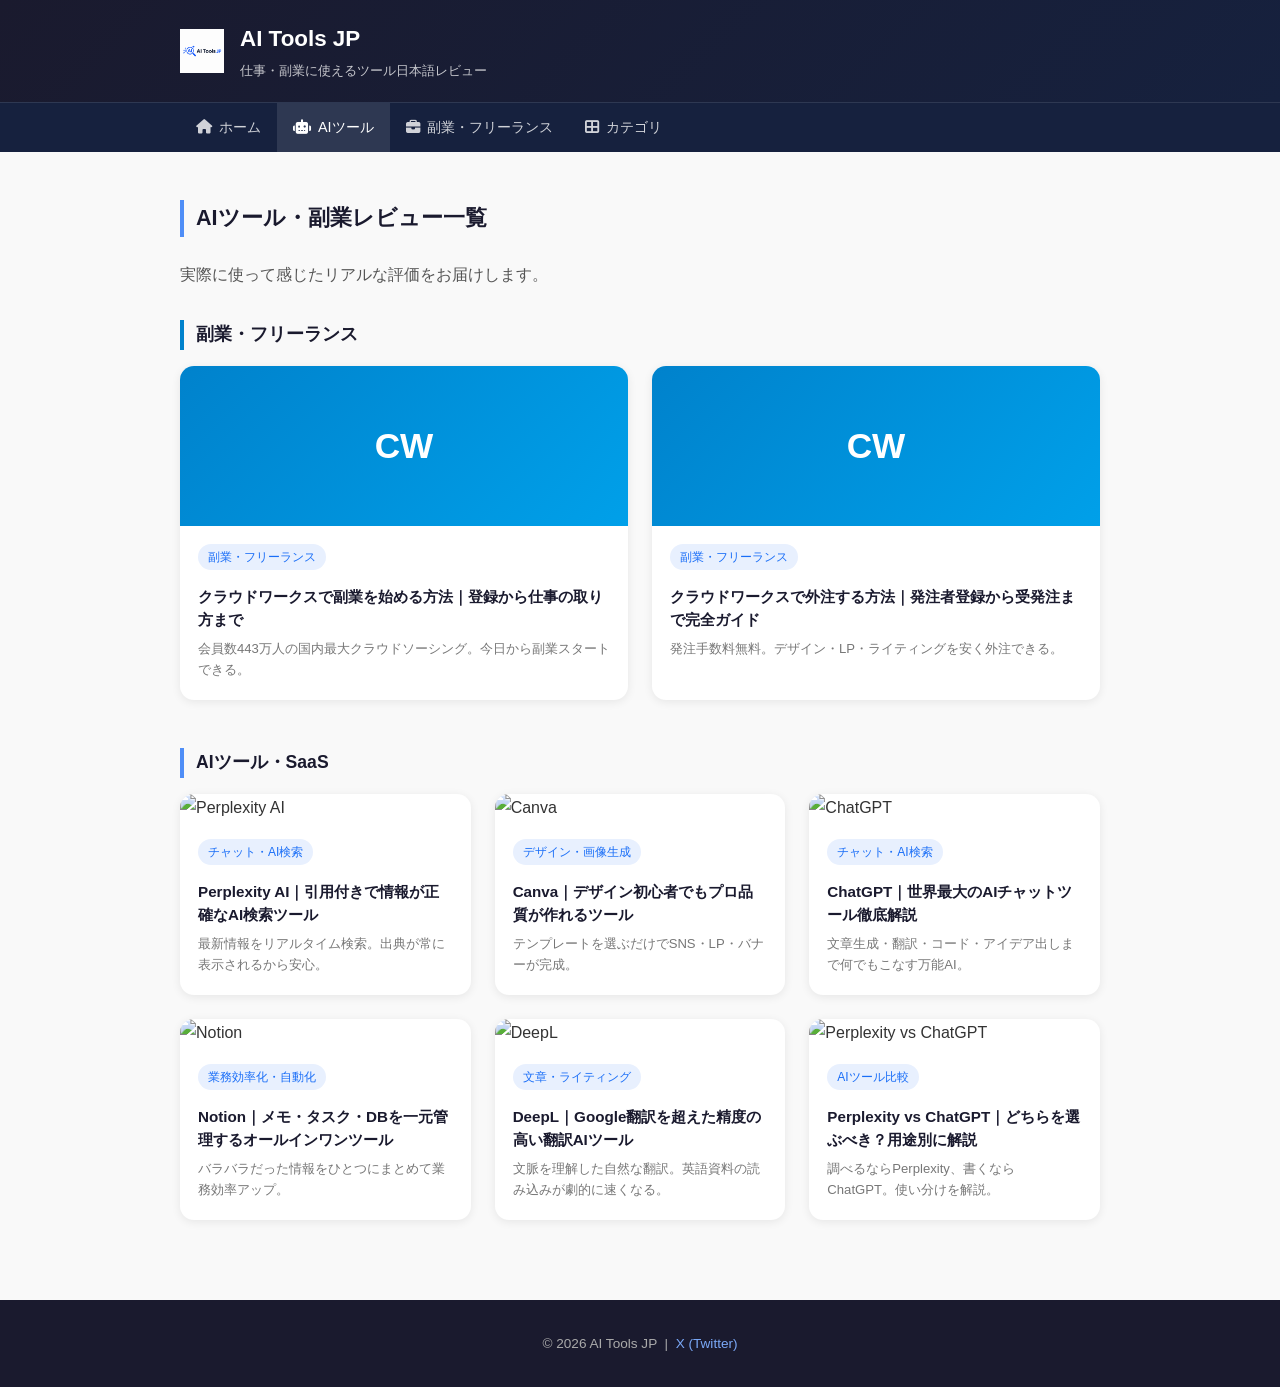
==== commit 73a4f38a: "整合性一括修正: reviews/indexタイトル・比較記事tag・アイコンルール化・ CONTRIBUTING.md追加" ====
--- a/reviews/index.html
+++ b/reviews/index.html
@@ -4,7 +4,7 @@
   <meta charset="UTF-8">
   <meta name="viewport" content="width=device-width, initial-scale=1.0">
   <meta name="description" content="仕事・副業に使えるAIツール・Webサービスの日本語レビュー一覧。Perplexity・Canva・ChatGPT・クラウドワークスなどを実際に使った正直レビュー。">
-  <title>レビュー一覧 | AI Tools JP</title>
+  <title>AIツール・副業レビュー一覧 | AI Tools JP</title>
   <link rel="stylesheet" href="../assets/css/common.css">
   <script src="../assets/js/common.js"></script>
 </head>
@@ -12,7 +12,7 @@
   <header id="site-header"></header>
   <nav id="site-nav" class="global-nav"></nav>
   <main class="container">
-    <h1 class="section-title">レビュー一覧</h1>
+    <h1 class="section-title">AIツール・副業レビュー一覧</h1>
     <p style="margin-bottom:32px;color:#555;">実際に使って感じたリアルな評価をお届けします。</p>
 
     <h2 style="font-size:1.1rem;color:#1a1a2e;margin:0 0 16px;padding-left:12px;border-left:4px solid #0082cc;">副業・フリーランス</h2>
@@ -51,7 +51,7 @@
       </a>
       <a href="/ai-tools-jp/reviews/perplexity-vs-chatgpt.html" class="review-card">
         <img src="/ai-tools-jp/assets/images/perplexity.jpg" alt="Perplexity vs ChatGPT">
-        <div class="review-card-body"><span class="tag">比較記事</span><h3>Perplexity vs ChatGPT｜どちらを選ぶべき？用途別に解説</h3><p>調べるならPerplexity、書くならChatGPT。使い分けを解説。</p></div>
+        <div class="review-card-body"><span class="tag">AIツール比較</span><h3>Perplexity vs ChatGPT｜どちらを選ぶべき？用途別に解説</h3><p>調べるならPerplexity、書くならChatGPT。使い分けを解説。</p></div>
       </a>
     </div>
   </main>
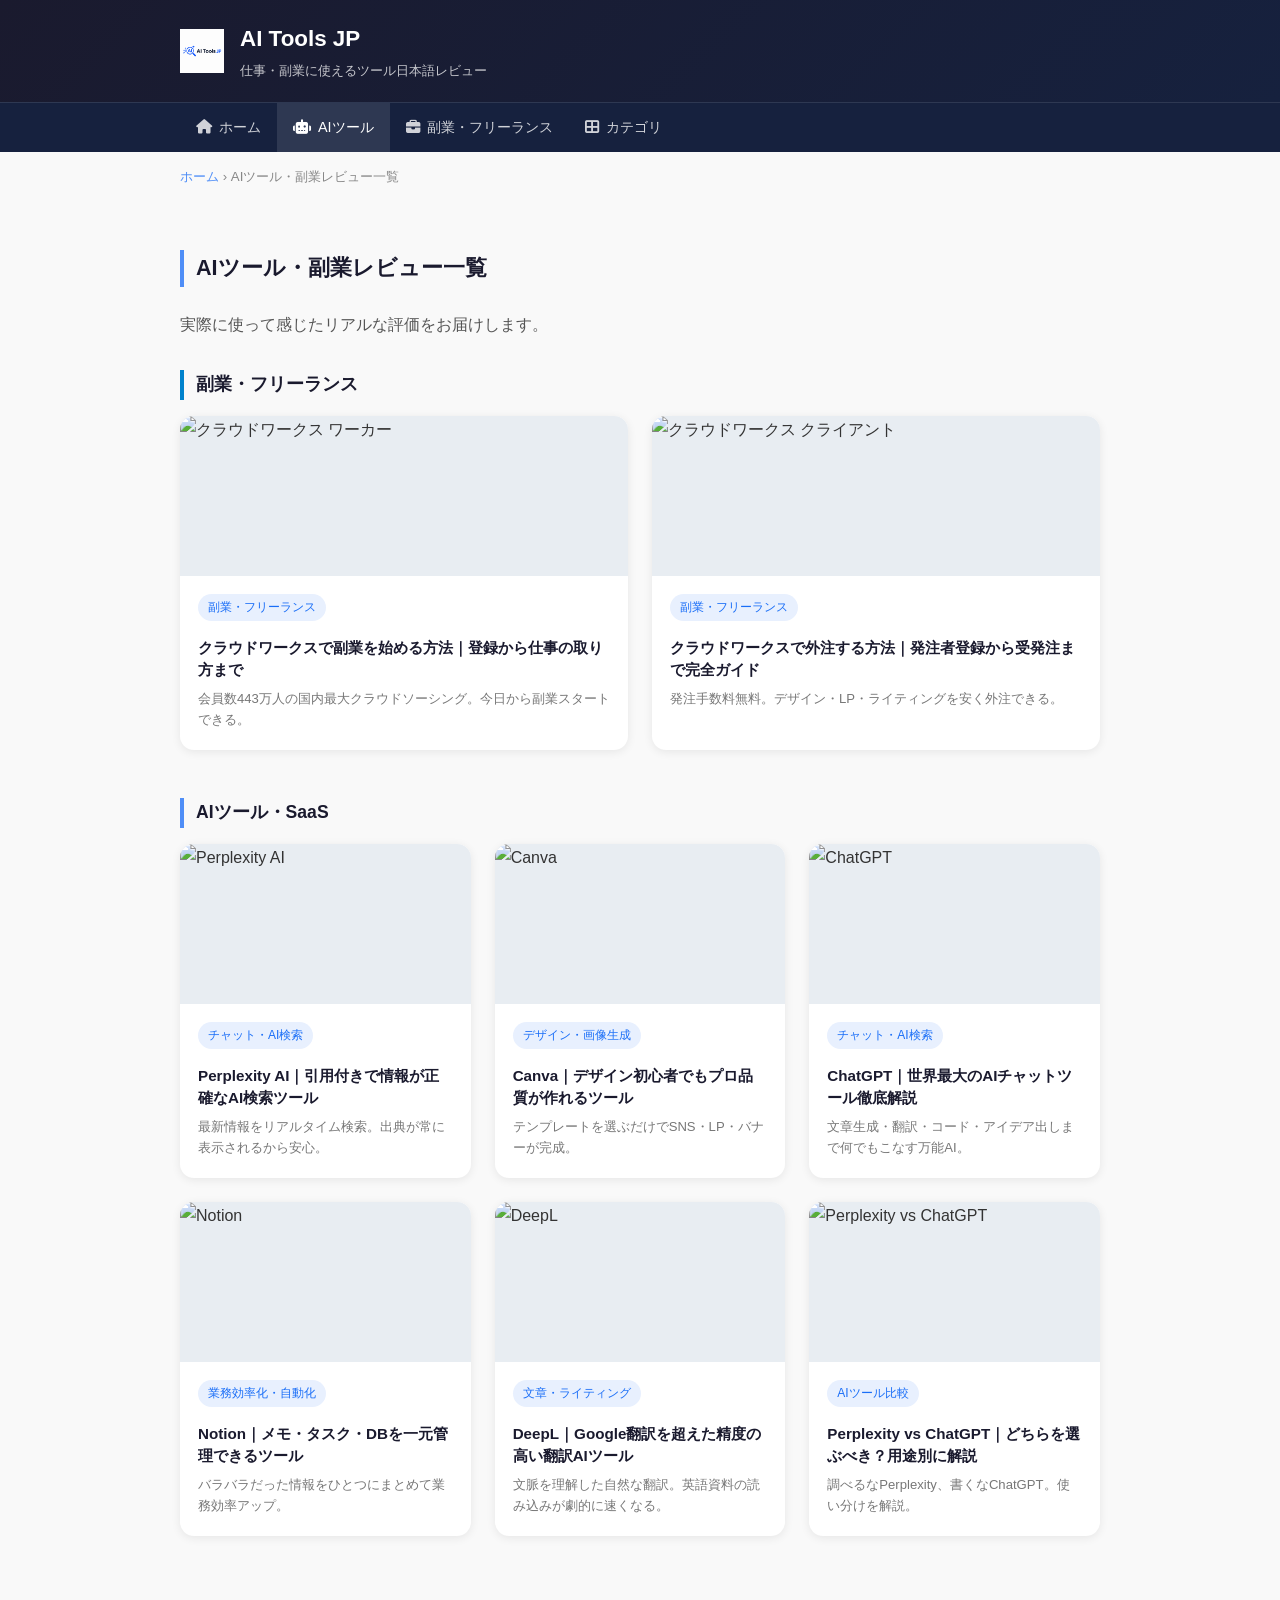
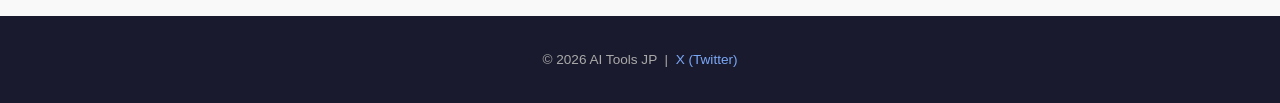
==== commit 960a21e5: "reviews/index.html: CWカードを実画像に統一・ページングん10、0設計適用" ====
--- a/reviews/index.html
+++ b/reviews/index.html
@@ -4,25 +4,45 @@
   <meta charset="UTF-8">
   <meta name="viewport" content="width=device-width, initial-scale=1.0">
   <meta name="description" content="仕事・副業に使えるAIツール・Webサービスの日本語レビュー一覧。Perplexity・Canva・ChatGPT・クラウドワークスなどを実際に使った正直レビュー。">
+  <meta property="og:type" content="website">
+  <meta property="og:title" content="AIツール・副業レビュー一覧 | AI Tools JP">
+  <meta property="og:description" content="仕事・副業に使えるAIツール・Webサービスの日本語レビュー一覧。">
+  <meta property="og:url" content="https://keji-dev-jp.github.io/ai-tools-jp/reviews/">
+  <meta property="og:image" content="https://keji-dev-jp.github.io/ai-tools-jp/assets/images/hero_banner.png">
+  <meta property="og:site_name" content="AI Tools JP">
+  <meta name="twitter:card" content="summary_large_image">
+  <link rel="canonical" href="https://keji-dev-jp.github.io/ai-tools-jp/reviews/">
   <title>AIツール・副業レビュー一覧 | AI Tools JP</title>
   <link rel="stylesheet" href="../assets/css/common.css">
   <script src="../assets/js/common.js"></script>
+  <style>
+    /* ページング防止: カード画像エリアを固定高さに統一 */
+    .review-card .card-thumb {
+      width: 100%;
+      height: 160px;
+      object-fit: cover;
+      border-radius: 8px 8px 0 0;
+      display: block;
+      background: #e8edf2;
+    }
+  </style>
 </head>
 <body>
   <header id="site-header"></header>
   <nav id="site-nav" class="global-nav"></nav>
   <main class="container">
+    <nav class="breadcrumb"><a href="/ai-tools-jp/">ホーム</a> &rsaquo; AIツール・副業レビュー一覧</nav>
     <h1 class="section-title">AIツール・副業レビュー一覧</h1>
     <p style="margin-bottom:32px;color:#555;">実際に使って感じたリアルな評価をお届けします。</p>
 
     <h2 style="font-size:1.1rem;color:#1a1a2e;margin:0 0 16px;padding-left:12px;border-left:4px solid #0082cc;">副業・フリーランス</h2>
     <div class="review-grid" style="margin-bottom:48px;">
       <a href="/ai-tools-jp/reviews/crowdworks-worker.html" class="review-card">
-        <div style="background:linear-gradient(135deg,#0082cc,#00a0e9);height:160px;border-radius:8px 8px 0 0;display:flex;align-items:center;justify-content:center;"><span style="color:white;font-size:2.2rem;font-weight:bold;">CW</span></div>
+        <img class="card-thumb" src="/ai-tools-jp/assets/images/reviews/cw-worker.png" alt="クラウドワークス ワーカー">
         <div class="review-card-body"><span class="tag">副業・フリーランス</span><h3>クラウドワークスで副業を始める方法｜登録から仕事の取り方まで</h3><p>会員数443万人の国内最大クラウドソーシング。今日から副業スタートできる。</p></div>
       </a>
       <a href="/ai-tools-jp/reviews/crowdworks-client.html" class="review-card">
-        <div style="background:linear-gradient(135deg,#0082cc,#00a0e9);height:160px;border-radius:8px 8px 0 0;display:flex;align-items:center;justify-content:center;"><span style="color:white;font-size:2.2rem;font-weight:bold;">CW</span></div>
+        <img class="card-thumb" src="/ai-tools-jp/assets/images/reviews/cw-client.png" alt="クラウドワークス クライアント">
         <div class="review-card-body"><span class="tag">副業・フリーランス</span><h3>クラウドワークスで外注する方法｜発注者登録から受発注まで完全ガイド</h3><p>発注手数料無料。デザイン・LP・ライティングを安く外注できる。</p></div>
       </a>
     </div>
@@ -30,28 +50,28 @@
     <h2 style="font-size:1.1rem;color:#1a1a2e;margin:0 0 16px;padding-left:12px;border-left:4px solid #4f8ef7;">AIツール・SaaS</h2>
     <div class="review-grid">
       <a href="/ai-tools-jp/reviews/perplexity.html" class="review-card">
-        <img src="/ai-tools-jp/assets/images/perplexity.jpg" alt="Perplexity AI">
+        <img class="card-thumb" src="/ai-tools-jp/assets/images/reviews/perplexity.jpg" alt="Perplexity AI">
         <div class="review-card-body"><span class="tag">チャット・AI検索</span><h3>Perplexity AI｜引用付きで情報が正確なAI検索ツール</h3><p>最新情報をリアルタイム検索。出典が常に表示されるから安心。</p></div>
       </a>
       <a href="/ai-tools-jp/reviews/canva.html" class="review-card">
-        <img src="/ai-tools-jp/assets/images/reviews/canva.jpg" alt="Canva">
+        <img class="card-thumb" src="/ai-tools-jp/assets/images/reviews/canva.jpg" alt="Canva">
         <div class="review-card-body"><span class="tag">デザイン・画像生成</span><h3>Canva｜デザイン初心者でもプロ品質が作れるツール</h3><p>テンプレートを選ぶだけでSNS・LP・バナーが完成。</p></div>
       </a>
       <a href="/ai-tools-jp/reviews/chatgpt.html" class="review-card">
-        <img src="/ai-tools-jp/assets/images/reviews/chatgpt.jpg" alt="ChatGPT">
+        <img class="card-thumb" src="/ai-tools-jp/assets/images/reviews/chatgpt.jpg" alt="ChatGPT">
         <div class="review-card-body"><span class="tag">チャット・AI検索</span><h3>ChatGPT｜世界最大のAIチャットツール徹底解説</h3><p>文章生成・翻訳・コード・アイデア出しまで何でもこなす万能AI。</p></div>
       </a>
       <a href="/ai-tools-jp/reviews/notion.html" class="review-card">
-        <img src="/ai-tools-jp/assets/images/reviews/notion.jpg" alt="Notion">
-        <div class="review-card-body"><span class="tag">業務効率化・自動化</span><h3>Notion｜メモ・タスク・DBを一元管理するオールインワンツール</h3><p>バラバラだった情報をひとつにまとめて業務効率アップ。</p></div>
+        <img class="card-thumb" src="/ai-tools-jp/assets/images/reviews/notion.jpg" alt="Notion">
+        <div class="review-card-body"><span class="tag">業務効率化・自動化</span><h3>Notion｜メモ・タスク・DBを一元管理できるツール</h3><p>バラバラだった情報をひとつにまとめて業務効率アップ。</p></div>
       </a>
       <a href="/ai-tools-jp/reviews/deepl.html" class="review-card">
-        <img src="/ai-tools-jp/assets/images/reviews/deepl.jpg" alt="DeepL">
+        <img class="card-thumb" src="/ai-tools-jp/assets/images/reviews/deepl.jpg" alt="DeepL">
         <div class="review-card-body"><span class="tag">文章・ライティング</span><h3>DeepL｜Google翻訳を超えた精度の高い翻訳AIツール</h3><p>文脈を理解した自然な翻訳。英語資料の読み込みが劇的に速くなる。</p></div>
       </a>
       <a href="/ai-tools-jp/reviews/perplexity-vs-chatgpt.html" class="review-card">
-        <img src="/ai-tools-jp/assets/images/perplexity.jpg" alt="Perplexity vs ChatGPT">
-        <div class="review-card-body"><span class="tag">AIツール比較</span><h3>Perplexity vs ChatGPT｜どちらを選ぶべき？用途別に解説</h3><p>調べるならPerplexity、書くならChatGPT。使い分けを解説。</p></div>
+        <img class="card-thumb" src="/ai-tools-jp/assets/images/reviews/perplexity-vs-chatgpt.jpg" alt="Perplexity vs ChatGPT">
+        <div class="review-card-body"><span class="tag">AIツール比較</span><h3>Perplexity vs ChatGPT｜どちらを選ぶべき？用途別に解説</h3><p>調べるなPerplexity、書くなChatGPT。使い分けを解説。</p></div>
       </a>
     </div>
   </main>
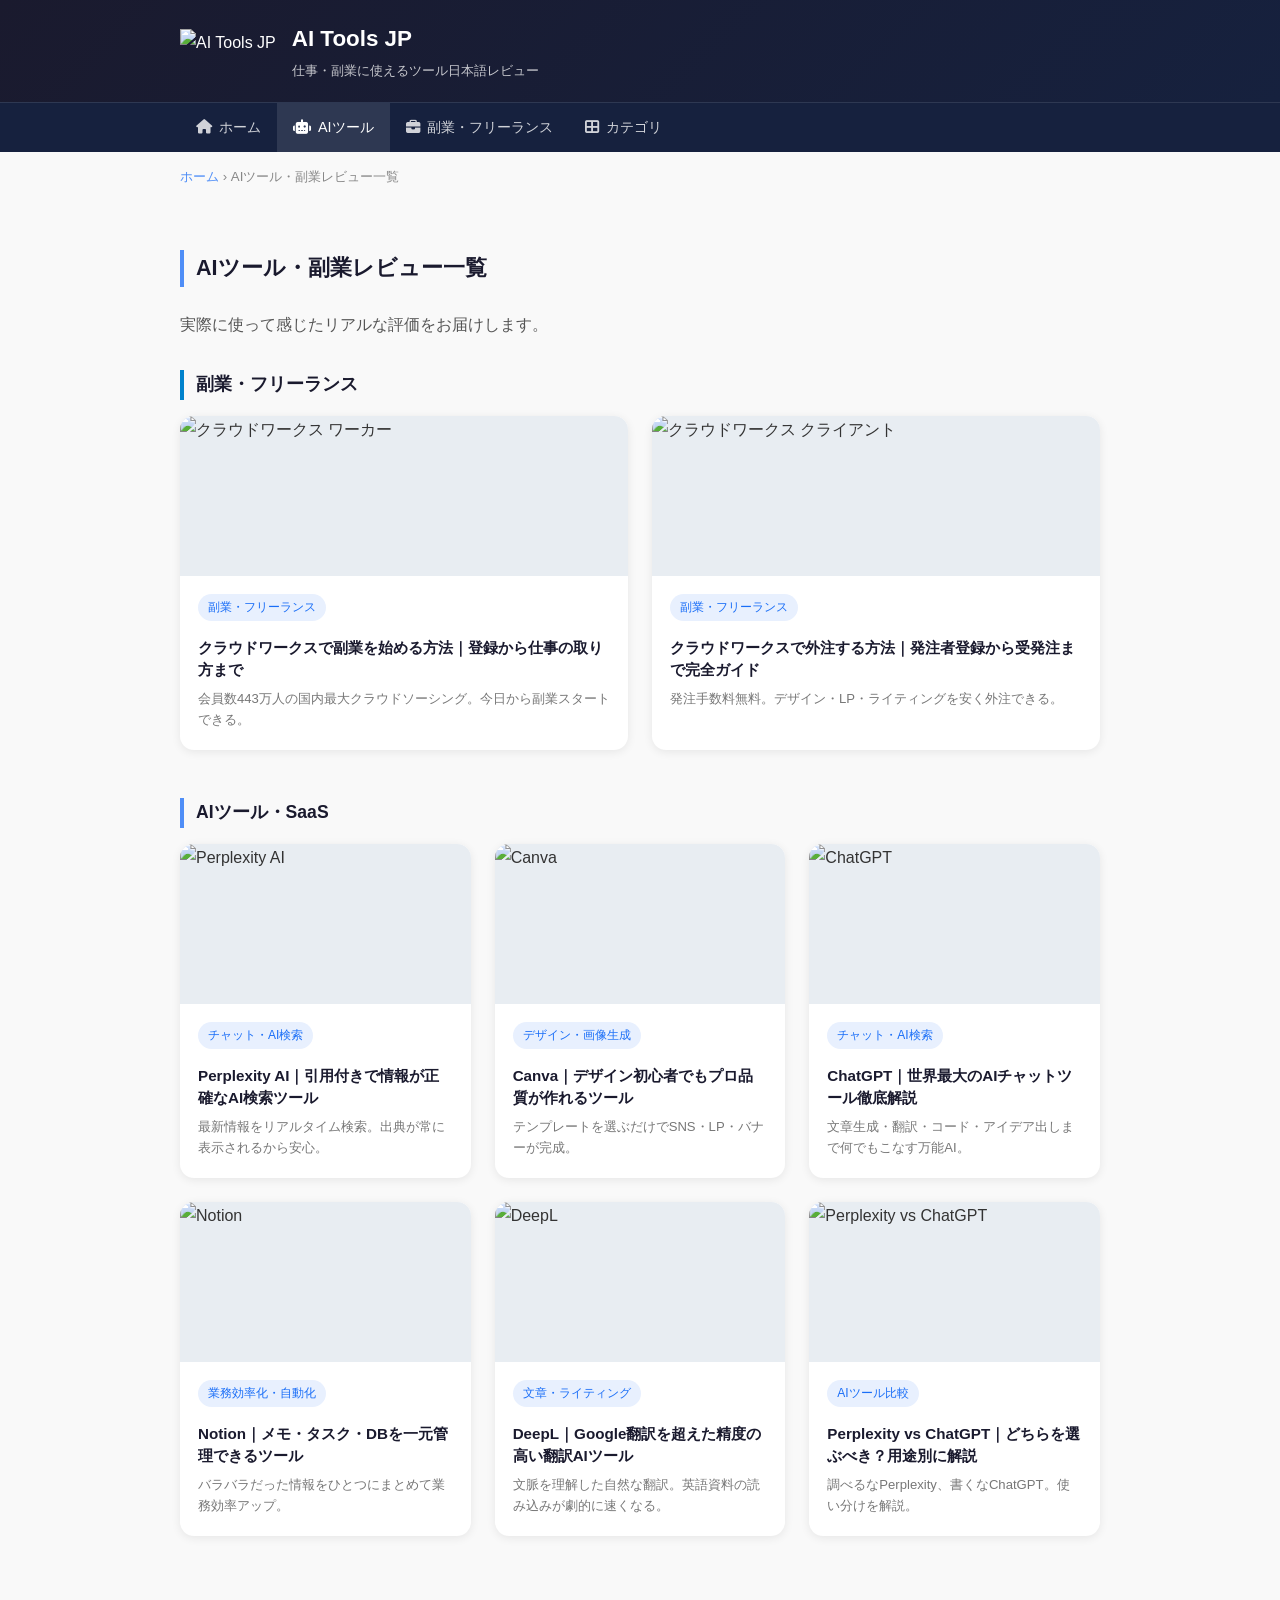
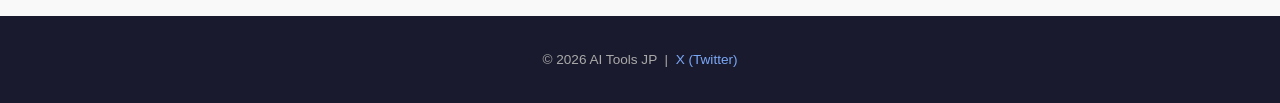
==== commit e5273e27: "cw画像を.png→.jpgに変更したため全HTMLのsrcを修正" ====
--- a/reviews/index.html
+++ b/reviews/index.html
@@ -16,7 +16,6 @@
   <link rel="stylesheet" href="../assets/css/common.css">
   <script src="../assets/js/common.js"></script>
   <style>
-    /* ページング防止: カード画像エリアを固定高さに統一 */
     .review-card .card-thumb {
       width: 100%;
       height: 160px;
@@ -34,19 +33,17 @@
     <nav class="breadcrumb"><a href="/ai-tools-jp/">ホーム</a> &rsaquo; AIツール・副業レビュー一覧</nav>
     <h1 class="section-title">AIツール・副業レビュー一覧</h1>
     <p style="margin-bottom:32px;color:#555;">実際に使って感じたリアルな評価をお届けします。</p>
-
     <h2 style="font-size:1.1rem;color:#1a1a2e;margin:0 0 16px;padding-left:12px;border-left:4px solid #0082cc;">副業・フリーランス</h2>
     <div class="review-grid" style="margin-bottom:48px;">
       <a href="/ai-tools-jp/reviews/crowdworks-worker.html" class="review-card">
-        <img class="card-thumb" src="/ai-tools-jp/assets/images/reviews/cw-worker.png" alt="クラウドワークス ワーカー">
+        <img class="card-thumb" src="/ai-tools-jp/assets/images/reviews/cw-worker.jpg" alt="クラウドワークス ワーカー">
         <div class="review-card-body"><span class="tag">副業・フリーランス</span><h3>クラウドワークスで副業を始める方法｜登録から仕事の取り方まで</h3><p>会員数443万人の国内最大クラウドソーシング。今日から副業スタートできる。</p></div>
       </a>
       <a href="/ai-tools-jp/reviews/crowdworks-client.html" class="review-card">
-        <img class="card-thumb" src="/ai-tools-jp/assets/images/reviews/cw-client.png" alt="クラウドワークス クライアント">
+        <img class="card-thumb" src="/ai-tools-jp/assets/images/reviews/cw-client.jpg" alt="クラウドワークス クライアント">
         <div class="review-card-body"><span class="tag">副業・フリーランス</span><h3>クラウドワークスで外注する方法｜発注者登録から受発注まで完全ガイド</h3><p>発注手数料無料。デザイン・LP・ライティングを安く外注できる。</p></div>
       </a>
     </div>
-
     <h2 style="font-size:1.1rem;color:#1a1a2e;margin:0 0 16px;padding-left:12px;border-left:4px solid #4f8ef7;">AIツール・SaaS</h2>
     <div class="review-grid">
       <a href="/ai-tools-jp/reviews/perplexity.html" class="review-card">
